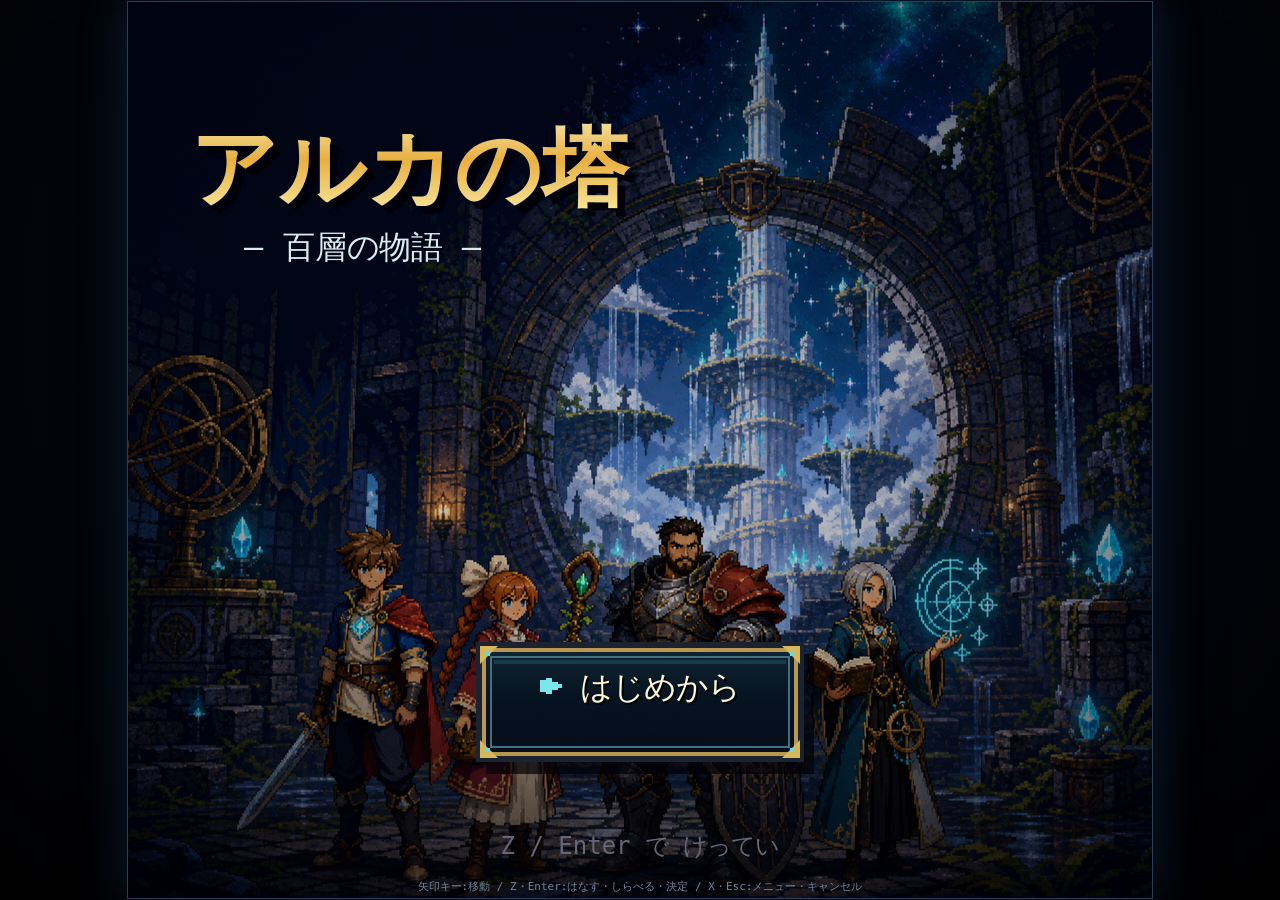
==== index.html @ ab43f245 "Improve walking animation and bring towns to life" ====
<!DOCTYPE html>
<html lang="ja">
<head>
<meta charset="UTF-8">
<meta name="viewport" content="width=device-width, initial-scale=1.0, user-scalable=no, viewport-fit=cover">
<title>アルカの塔 〜百層の物語〜</title>
<link rel="preload" as="image" href="assets/title-keyart-v3.png">
<link rel="preload" as="image" href="assets/v5/hero-field-v5.webp">
<style>
  * { margin: 0; padding: 0; box-sizing: border-box; }
  html, body {
    width: 100%; height: 100%;
    background: #000;
    overflow: hidden;
    touch-action: none;
    overscroll-behavior: none;
    -webkit-user-select: none; user-select: none;
  }
  #wrap {
    width: 100%; height: 100%;
    display: flex; align-items: center; justify-content: center;
    background: radial-gradient(circle at 50% 35%, #101c35 0, #050711 52%, #000 100%);
  }
  canvas {
    image-rendering: auto;
    background: #000;
    box-shadow: 0 0 0 1px #2d3b57, 0 0 46px rgba(44,94,151,.32), 0 18px 54px #000;
  }
  #hint {
    position: fixed; bottom: 6px; left: 0; right: 0;
    text-align: center;
    color: #74849b; font-family: monospace; font-size: 11px;
    pointer-events: none;
  }
  #touch-controls {
    display: none;
    position: fixed; z-index: 20; inset: 0;
    pointer-events: none;
  }
  .touch-ui #touch-controls { display: block; }
  .touch-ui #hint { display: none; }
  #move-zone {
    position: absolute; z-index: 1; inset: 0 42% 0 0;
    pointer-events: auto; touch-action: none;
  }
  #move-zone::after {
    content: "左側の好きな位置をタッチして移動";
    position: absolute; left: max(14px, env(safe-area-inset-left));
    bottom: max(10px, calc(env(safe-area-inset-bottom) + 4px));
    color: rgba(220,230,239,.42); font: 600 10px/1 sans-serif;
    text-shadow: 0 1px 3px #000; white-space: nowrap;
    transition: opacity .25s ease;
  }
  #move-zone.was-used::after { opacity: 0; }
  #floating-stick {
    display: none; position: absolute; width: 116px; height: 116px;
    margin: -58px 0 0 -58px; border-radius: 50%;
    border: 2px solid rgba(222,190,111,.72);
    background: radial-gradient(circle, rgba(57,105,123,.20) 0 36%, rgba(7,20,35,.58) 38% 100%);
    box-shadow: inset 0 0 0 3px rgba(74,135,151,.35), 0 8px 22px rgba(0,0,0,.65);
    backdrop-filter: blur(5px); -webkit-backdrop-filter: blur(5px);
    pointer-events: none;
  }
  #floating-stick.is-visible { display: block; }
  #stick-knob {
    position: absolute; left: 50%; top: 50%; width: 48px; height: 48px;
    margin: -24px 0 0 -24px; border-radius: 50%;
    border: 2px solid rgba(245,221,157,.92); background: rgba(34,92,112,.88);
    box-shadow: inset 0 0 0 2px rgba(147,208,215,.38), 0 3px 9px rgba(0,0,0,.65);
    will-change: transform;
  }
  .touch-actions {
    position: absolute;
    right: max(14px, env(safe-area-inset-right));
    bottom: max(28px, calc(env(safe-area-inset-bottom) + 20px));
    display: flex; align-items: flex-end; gap: 10px;
    pointer-events: auto; opacity: .48;
    filter: drop-shadow(0 8px 15px rgba(0,0,0,.65));
    transition: opacity .12s ease, filter .12s ease;
  }
  .touch-actions.is-active { opacity: .96; filter: drop-shadow(0 6px 12px rgba(0,0,0,.8)); }
  .touch-button {
    width: 54px; height: 54px; border-radius: 50%;
    border: 2px solid rgba(222,190,111,.9); color: #fff; background: rgba(9,25,42,.76);
    box-shadow: inset 0 0 0 2px rgba(79,139,156,.82), 0 3px 10px rgba(0,0,0,.55);
    font: 700 18px/1 sans-serif; -webkit-tap-highlight-color: transparent;
    touch-action: none; backdrop-filter: blur(5px); -webkit-backdrop-filter: blur(5px);
  }
  .touch-button:active, .touch-button.is-held { background: rgba(46,116,137,.96); transform: translateY(2px) scale(.97); }
  .touch-button.ok { width: 70px; height: 70px; background: rgba(92,37,47,.82); }
  .touch-button.cancel { font-size: 13px; }
  @media (orientation: landscape) and (max-height: 600px) {
    .touch-ui .touch-actions { right: max(10px, env(safe-area-inset-right)); bottom: max(14px, env(safe-area-inset-bottom)); opacity: .42; }
    .touch-ui .touch-actions.is-active { opacity: .94; }
    .touch-ui .touch-button { width: 48px; height: 48px; }
    .touch-ui .touch-button.ok { width: 62px; height: 62px; }
  }
</style>
</head>
<body>
<div id="wrap"><canvas id="screen" width="1024" height="896"></canvas></div>
<div id="hint">矢印キー:移動 / Z・Enter:はなす・しらべる・決定 / X・Esc:メニュー・キャンセル</div>
<div id="touch-controls" aria-label="ゲーム操作">
  <div id="move-zone" aria-label="好きな位置から移動">
    <div id="floating-stick" aria-hidden="true"><div id="stick-knob"></div></div>
  </div>
  <div class="touch-actions">
    <button class="touch-button cancel" data-key="cancel" aria-label="戻る・メニュー">戻る<br>メニュー</button>
    <button class="touch-button ok" data-key="ok" aria-label="決定・話す">決定</button>
  </div>
</div>
<script src="js/audio.js?v=2"></script>
<script src="js/art-v3.js?v=7"></script>
<script src="js/chars-v3.js?v=6"></script>
<script src="js/data.js?v=7"></script>
<script src="js/maps.js?v=14"></script>
<script src="js/battle.js?v=19"></script>
<script src="js/game.js?v=42"></script>
</body>
</html>
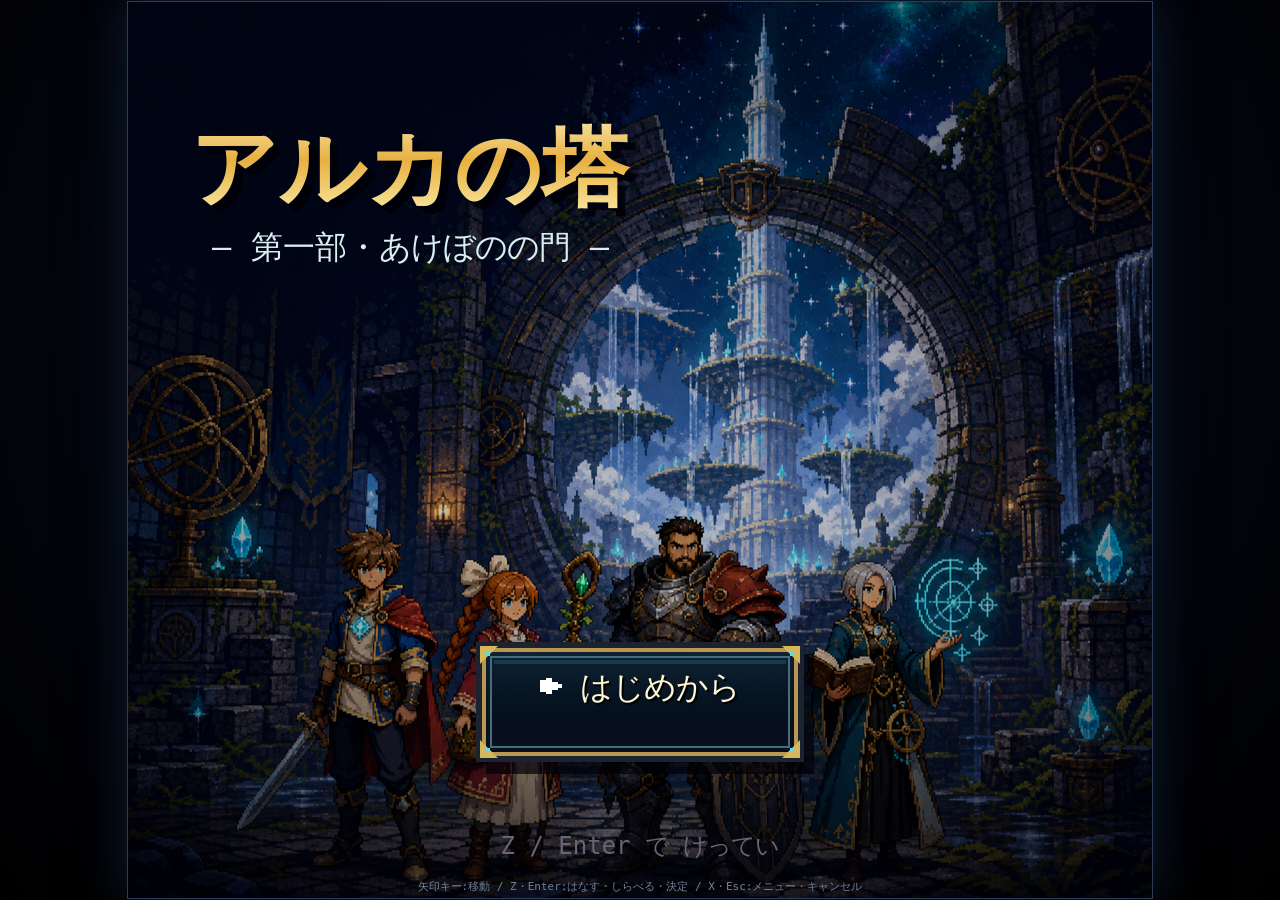
==== commit 3dbcd6b7: "Polish the first 40 floors for public release" ====
--- a/index.html
+++ b/index.html
@@ -3,7 +3,7 @@
 <head>
 <meta charset="UTF-8">
 <meta name="viewport" content="width=device-width, initial-scale=1.0, user-scalable=no, viewport-fit=cover">
-<title>アルカの塔 〜百層の物語〜</title>
+<title>アルカの塔 第一部 〜あけぼのの門〜</title>
 <link rel="preload" as="image" href="assets/title-keyart-v3.png">
 <link rel="preload" as="image" href="assets/v5/hero-field-v5.webp">
 <style>
@@ -112,9 +112,9 @@
 <script src="js/audio.js?v=2"></script>
 <script src="js/art-v3.js?v=7"></script>
 <script src="js/chars-v3.js?v=6"></script>
-<script src="js/data.js?v=7"></script>
-<script src="js/maps.js?v=14"></script>
-<script src="js/battle.js?v=19"></script>
-<script src="js/game.js?v=42"></script>
+<script src="js/data.js?v=9"></script>
+<script src="js/maps.js?v=16"></script>
+<script src="js/battle.js?v=21"></script>
+<script src="js/game.js?v=47"></script>
 </body>
 </html>
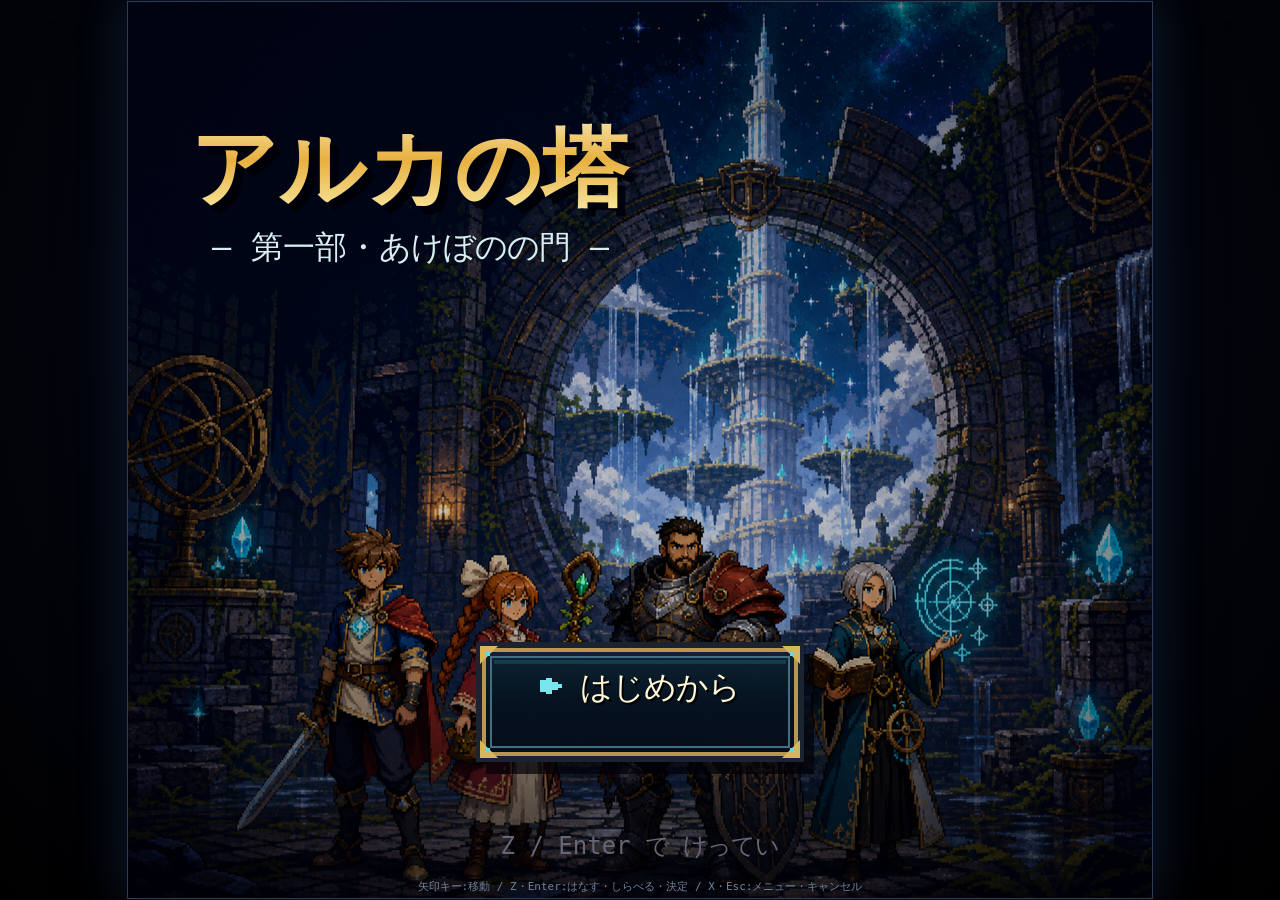
==== commit 4e3e03c5: "Polish battles, movement, and floor stories" ====
--- a/index.html
+++ b/index.html
@@ -113,8 +113,8 @@
 <script src="js/art-v3.js?v=7"></script>
 <script src="js/chars-v3.js?v=6"></script>
 <script src="js/data.js?v=9"></script>
-<script src="js/maps.js?v=16"></script>
-<script src="js/battle.js?v=21"></script>
-<script src="js/game.js?v=47"></script>
+<script src="js/maps.js?v=17"></script>
+<script src="js/battle.js?v=24"></script>
+<script src="js/game.js?v=51"></script>
 </body>
 </html>
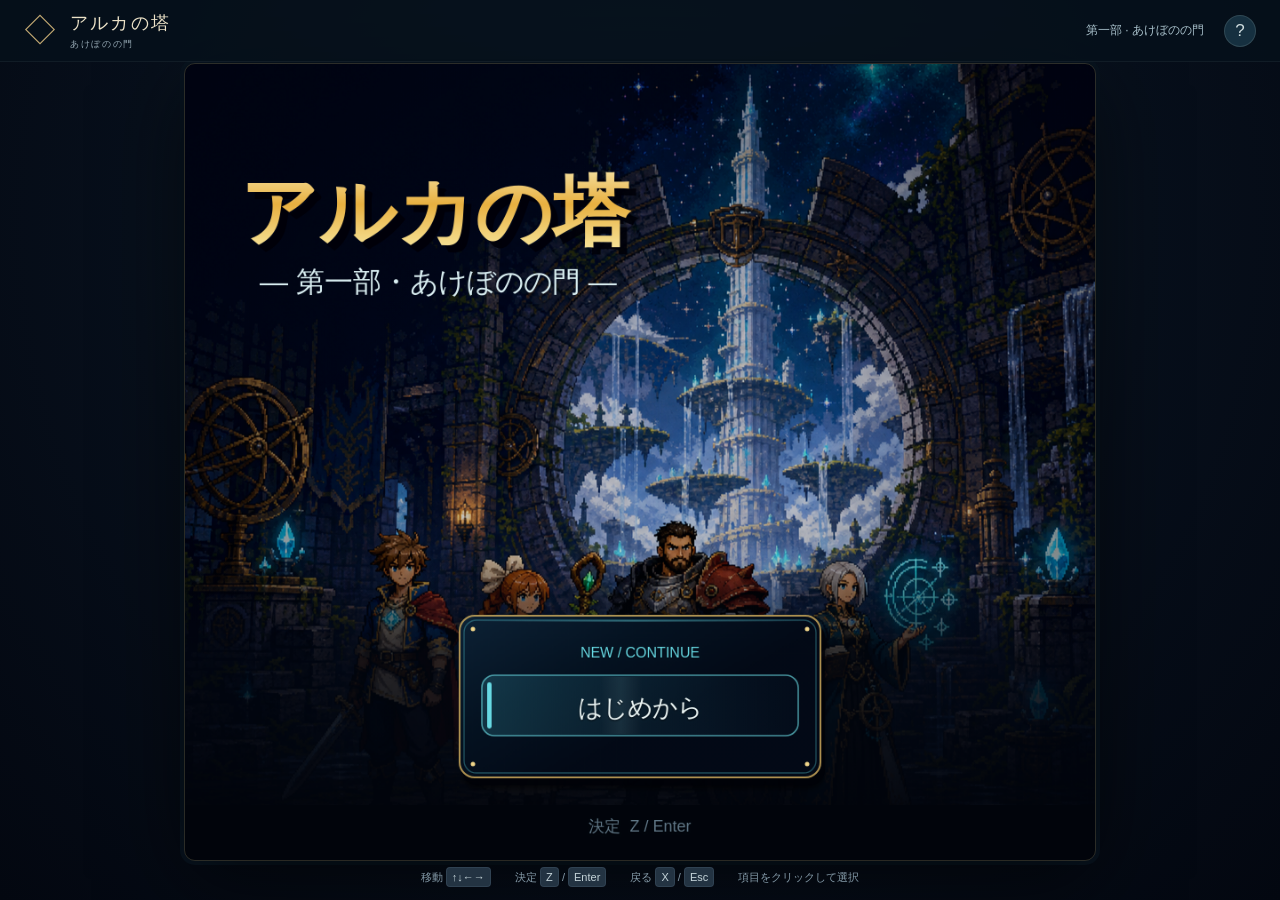
==== commit c97b1f08: "Polish continuous party motion and unified game interface" ====
--- a/index.html
+++ b/index.html
@@ -96,10 +96,13 @@
     .touch-ui .touch-button.ok { width: 62px; height: 62px; }
   }
 </style>
+<link rel="stylesheet" href="css/presentation-v7.css?v=1">
 </head>
 <body>
+<header id="game-header"><div class="game-brand"><span class="tower-mark" aria-hidden="true">◇</span><span>アルカの塔<small>あけぼのの門</small></span></div><span id="scene-label">第一部 · あけぼのの門</span><button id="help-button" aria-label="操作ガイドと表示設定">?</button></header>
 <div id="wrap"><canvas id="screen" width="1024" height="896"></canvas></div>
-<div id="hint">矢印キー:移動 / Z・Enter:はなす・しらべる・決定 / X・Esc:メニュー・キャンセル</div>
+<div id="hint"><span>移動 <kbd>↑↓←→</kbd></span><span>決定 <kbd>Z</kbd> / <kbd>Enter</kbd></span><span>戻る <kbd>X</kbd> / <kbd>Esc</kbd></span><span>項目をクリックして選択</span></div>
+<div id="mobile-guide"><span id="control-help">左側の好きな位置からスライドして移動</span><small id="mobile-note">指に追従するフローティング操作</small></div>
 <div id="touch-controls" aria-label="ゲーム操作">
   <div id="move-zone" aria-label="好きな位置から移動">
     <div id="floating-stick" aria-hidden="true"><div id="stick-knob"></div></div>
@@ -109,12 +112,15 @@
     <button class="touch-button ok" data-key="ok" aria-label="決定・話す">決定</button>
   </div>
 </div>
+<dialog id="help-panel" aria-labelledby="help-title"><button id="help-close" aria-label="ガイドを閉じる">×</button><span class="guide-eyebrow">ADVENTURE GUIDE</span><h1 id="help-title">冒険の操作</h1><p>移動は方向キー、または画面左側を好きな位置からスライド。指を離すと止まります。</p><p>メニューや戦闘では項目を直接タップして選択し、もう一度タップすると決定します。画面の上下スライド、方向キーの長押しでも選べます。</p><p>決定は <kbd>Z</kbd> / <kbd>Enter</kbd>、戻る・メニューは <kbd>X</kbd> / <kbd>Esc</kbd>。会話は画面をタップしても進められます。</p><label class="motion-option"><input type="checkbox" id="gentle-motion">画面の揺れや演出を控えめにする</label><small>歩行や移動の滑らかさは保ちます。</small></dialog>
 <script src="js/audio.js?v=2"></script>
 <script src="js/art-v3.js?v=7"></script>
 <script src="js/chars-v3.js?v=6"></script>
 <script src="js/data.js?v=9"></script>
 <script src="js/maps.js?v=17"></script>
-<script src="js/battle.js?v=24"></script>
-<script src="js/game.js?v=51"></script>
+<script src="js/battle.js?v=25"></script>
+<script src="js/game.js?v=52"></script>
+<script src="js/ui-v7.js?v=1"></script>
+<script src="js/controls-v7.js?v=1"></script>
 </body>
 </html>
--- a/css/presentation-v7.css
+++ b/css/presentation-v7.css
@@ -0,0 +1,17 @@
+:root{color-scheme:dark;--ink:#eef3ee;--muted:#96a9b5;--gold:#c6ac75;--stage-width:800px;--stage-height:700px}
+body{font-family:-apple-system,BlinkMacSystemFont,'Hiragino Kaku Gothic ProN','Yu Gothic',sans-serif;color:var(--ink)}
+#wrap{height:100dvh;padding:64px 20px 40px;background:radial-gradient(ellipse at 50% 25%,#142d3c 0,#070f1b 56%,#030710 100%)}
+canvas{border-radius:10px;outline:1px solid #9a845440;box-shadow:0 20px 85px #0009,0 0 0 5px #081420;touch-action:none}
+#game-header{position:fixed;z-index:25;left:0;top:0;width:100%;height:62px;display:flex;align-items:center;gap:20px;padding:10px 24px;border-bottom:1px solid #8094a318;background:#06101be0}
+.game-brand{display:flex;align-items:center;gap:12px;font-family:'Hiragino Mincho ProN',serif;letter-spacing:.12em;font-size:18px;color:#ece2c8;white-space:nowrap}.game-brand small{display:block;letter-spacing:.18em;font-size:9px;color:var(--muted);margin-top:3px}.tower-mark{font-size:32px;color:var(--gold)}
+#scene-label{font-size:12px;color:#a8c0cb;margin-left:auto;overflow:hidden;text-overflow:ellipsis;white-space:nowrap}
+#help-button{background:#163040;border:1px solid #a9bcb52d;color:#cfdddf;border-radius:50%;width:32px;height:32px;flex:none;cursor:pointer;font-size:17px}
+#hint{display:flex;justify-content:center;align-items:center;gap:24px;bottom:13px;font:11px sans-serif;color:#869caa}kbd{font:inherit;display:inline-block;color:#c5d4d9;background:#233342;min-width:19px;padding:3px 5px;border-radius:4px;border:1px solid #61788b38}
+#mobile-guide{display:none}.touch-ui #mobile-guide{display:block;position:fixed;bottom:126px;left:16px;right:16px;text-align:center;pointer-events:none;color:#c4d4da;font-size:12px}.touch-ui #mobile-guide small{display:block;color:#738b9b;font-size:10px;margin-top:8px}
+.touch-actions{opacity:.94;gap:16px;bottom:max(26px,calc(env(safe-area-inset-bottom) + 18px));filter:none}.touch-actions.is-active{filter:none}.touch-button{width:60px;height:60px;font-size:13px;letter-spacing:.04em;border:1px solid #a2bec052;background:#112b3ee8;box-shadow:inset 0 1px 0 #fff2,0 5px 22px #0004;backdrop-filter:none}.touch-button.ok{width:78px;height:78px;font-size:16px;background:linear-gradient(150deg,#34767e,#214652);border:1px solid #91c9c6a0}.touch-button.cancel{font-size:12px}.touch-button:active,.touch-button.is-held{background:#32616d;transform:scale(.95)}
+#move-zone::after{display:none}#floating-stick{width:112px;height:112px;margin:-56px 0 0 -56px;background:radial-gradient(circle,#42818818,#0b1e2b90);border:1px solid #a8c8bf80;backdrop-filter:none;box-shadow:inset 0 0 0 7px #24495d33}#stick-knob{background:linear-gradient(145deg,#72a5a9b8,#31576bb8);border:1px solid #c0dcd7b0;box-shadow:0 3px 12px #0005}
+.canvas-ui #move-zone{pointer-events:none}.canvas-ui canvas{cursor:pointer}
+.portrait-game #game-header{height:60px;padding:10px 16px;gap:10px}.portrait-game .game-brand{font-size:16px}.portrait-game .tower-mark{font-size:26px}.portrait-game #scene-label{font-size:10px;max-width:145px}.portrait-game #wrap{align-items:flex-start;padding:88px 8px 0}.portrait-game #mobile-guide{top:calc(108px + var(--stage-height));bottom:auto;font-size:11px}.portrait-game canvas{border-radius:8px}
+#help-panel{position:fixed;inset:0;margin:auto;width:min(440px,calc(100vw - 28px));max-height:calc(100dvh - 36px);overflow:auto;border:1px solid #b59a6070;border-radius:18px;padding:32px;background:linear-gradient(160deg,#193343,#071420);color:#dce7e8;box-shadow:0 28px 120px #000b;touch-action:pan-y;font-size:13px;line-height:1.85}#help-panel::backdrop{background:#020812bf;backdrop-filter:blur(5px)}#help-panel h1{font-family:serif;font-size:26px;font-weight:500;margin:6px 0 20px;color:#f0e3c5}#help-panel p{margin:0 0 16px;color:#b7cbd3}.guide-eyebrow{letter-spacing:.2em;font-size:9px;color:#86adae}#help-close{position:absolute;right:14px;top:12px;font-size:24px;color:#b7cbd3;border:0;background:none;padding:4px 10px;cursor:pointer}.motion-option{display:flex;gap:10px;align-items:center;border-top:1px solid #9ab8bb28;padding-top:18px;font-size:12px}.motion-option input{accent-color:#6aacb0;width:18px;height:18px}#help-panel>small{color:#819dab;font-size:10px}
+@media (orientation:landscape) and (max-height:600px){#game-header{height:30px;padding:0 14px;background:none;border:0;pointer-events:none}.game-brand{font-size:11px;gap:5px}.game-brand small,.tower-mark{display:none}#scene-label{font-size:9px;margin-right:35px}#help-button{width:24px;height:24px;font-size:13px;pointer-events:auto}#wrap{padding:11px 72px}.touch-ui #mobile-guide{display:none}.touch-ui .touch-actions{right:max(8px,env(safe-area-inset-right));bottom:max(14px,env(safe-area-inset-bottom));gap:10px;flex-direction:column-reverse;opacity:.92}.touch-ui .touch-button{width:48px;height:48px;font-size:10px}.touch-ui .touch-button.ok{width:56px;height:56px;font-size:12px}.canvas-ui #move-zone{pointer-events:none}}
+@media (prefers-reduced-motion:reduce){*{scroll-behavior:auto!important;transition:none!important}}
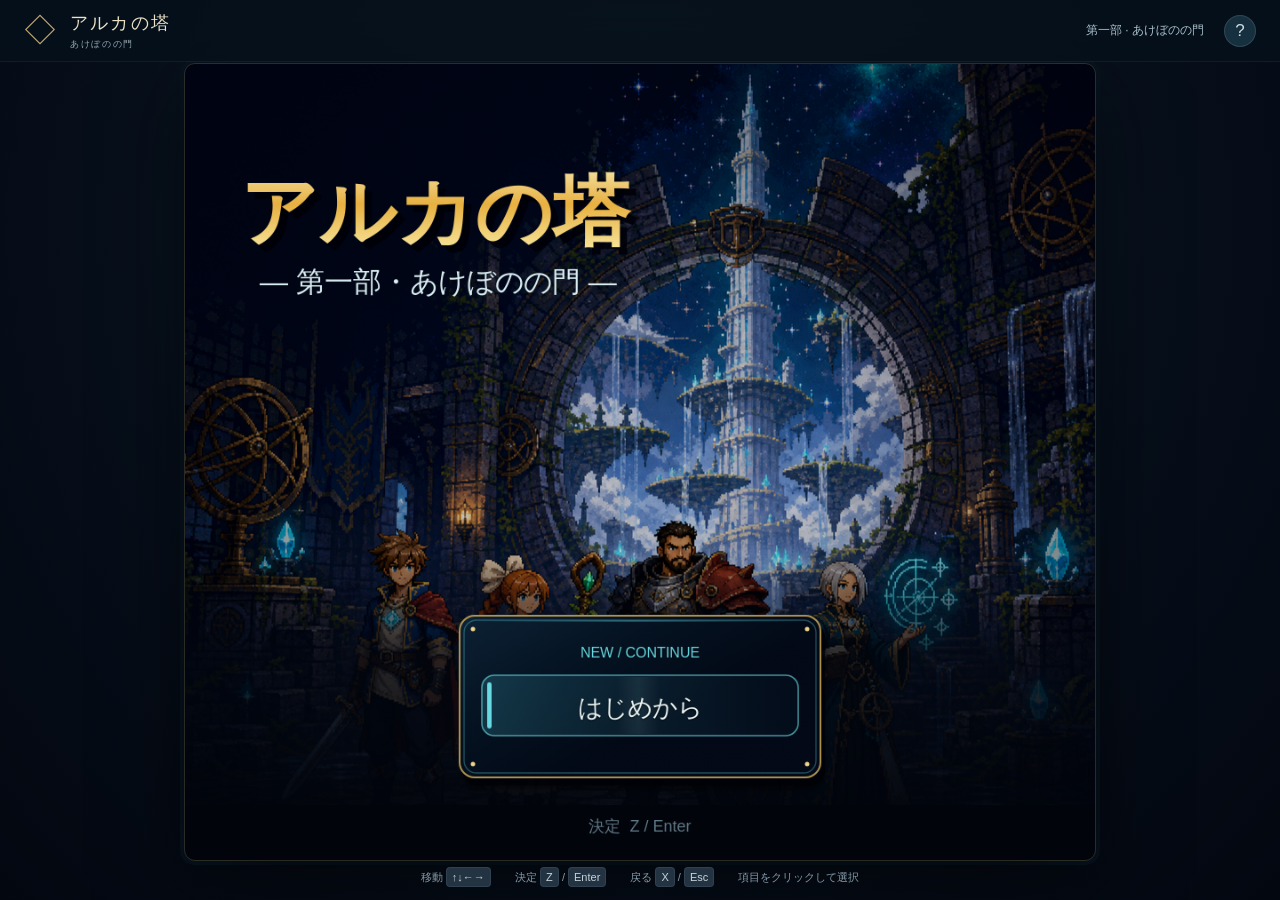
==== commit 9ac90a0c: "Loop 2: recover interrupted gestures and align touch layouts" ====
--- a/index.html
+++ b/index.html
@@ -96,7 +96,7 @@
     .touch-ui .touch-button.ok { width: 62px; height: 62px; }
   }
 </style>
-<link rel="stylesheet" href="css/presentation-v7.css?v=1">
+<link rel="stylesheet" href="css/presentation-v7.css?v=2">
 </head>
 <body>
 <header id="game-header"><div class="game-brand"><span class="tower-mark" aria-hidden="true">◇</span><span>アルカの塔<small>あけぼのの門</small></span></div><span id="scene-label">第一部 · あけぼのの門</span><button id="help-button" aria-label="操作ガイドと表示設定">?</button></header>
@@ -118,9 +118,9 @@
 <script src="js/chars-v3.js?v=6"></script>
 <script src="js/data.js?v=9"></script>
 <script src="js/maps.js?v=17"></script>
-<script src="js/battle.js?v=25"></script>
-<script src="js/game.js?v=52"></script>
-<script src="js/ui-v7.js?v=1"></script>
-<script src="js/controls-v7.js?v=1"></script>
+<script src="js/battle.js?v=26"></script>
+<script src="js/game.js?v=53"></script>
+<script src="js/ui-v7.js?v=2"></script>
+<script src="js/controls-v7.js?v=2"></script>
 </body>
 </html>
--- a/css/presentation-v7.css
+++ b/css/presentation-v7.css
@@ -13,5 +13,5 @@
 .canvas-ui #move-zone{pointer-events:none}.canvas-ui canvas{cursor:pointer}
 .portrait-game #game-header{height:60px;padding:10px 16px;gap:10px}.portrait-game .game-brand{font-size:16px}.portrait-game .tower-mark{font-size:26px}.portrait-game #scene-label{font-size:10px;max-width:145px}.portrait-game #wrap{align-items:flex-start;padding:88px 8px 0}.portrait-game #mobile-guide{top:calc(108px + var(--stage-height));bottom:auto;font-size:11px}.portrait-game canvas{border-radius:8px}
 #help-panel{position:fixed;inset:0;margin:auto;width:min(440px,calc(100vw - 28px));max-height:calc(100dvh - 36px);overflow:auto;border:1px solid #b59a6070;border-radius:18px;padding:32px;background:linear-gradient(160deg,#193343,#071420);color:#dce7e8;box-shadow:0 28px 120px #000b;touch-action:pan-y;font-size:13px;line-height:1.85}#help-panel::backdrop{background:#020812bf;backdrop-filter:blur(5px)}#help-panel h1{font-family:serif;font-size:26px;font-weight:500;margin:6px 0 20px;color:#f0e3c5}#help-panel p{margin:0 0 16px;color:#b7cbd3}.guide-eyebrow{letter-spacing:.2em;font-size:9px;color:#86adae}#help-close{position:absolute;right:14px;top:12px;font-size:24px;color:#b7cbd3;border:0;background:none;padding:4px 10px;cursor:pointer}.motion-option{display:flex;gap:10px;align-items:center;border-top:1px solid #9ab8bb28;padding-top:18px;font-size:12px}.motion-option input{accent-color:#6aacb0;width:18px;height:18px}#help-panel>small{color:#819dab;font-size:10px}
-@media (orientation:landscape) and (max-height:600px){#game-header{height:30px;padding:0 14px;background:none;border:0;pointer-events:none}.game-brand{font-size:11px;gap:5px}.game-brand small,.tower-mark{display:none}#scene-label{font-size:9px;margin-right:35px}#help-button{width:24px;height:24px;font-size:13px;pointer-events:auto}#wrap{padding:11px 72px}.touch-ui #mobile-guide{display:none}.touch-ui .touch-actions{right:max(8px,env(safe-area-inset-right));bottom:max(14px,env(safe-area-inset-bottom));gap:10px;flex-direction:column-reverse;opacity:.92}.touch-ui .touch-button{width:48px;height:48px;font-size:10px}.touch-ui .touch-button.ok{width:56px;height:56px;font-size:12px}.canvas-ui #move-zone{pointer-events:none}}
+.landscape-game #game-header{height:30px;padding:0 14px;background:none;border:0;pointer-events:none}.landscape-game .game-brand{font-size:11px;gap:5px}.landscape-game .game-brand small,.landscape-game .tower-mark,.landscape-game #scene-label{display:none}.landscape-game #help-button{width:24px;height:24px;font-size:13px;pointer-events:auto;margin-left:auto}.landscape-game #wrap{padding:11px 72px}.landscape-game #mobile-guide{display:none}.landscape-game .touch-actions{right:max(8px,env(safe-area-inset-right));bottom:max(14px,env(safe-area-inset-bottom));gap:10px;flex-direction:column-reverse;opacity:.92}.landscape-game .touch-button{width:48px;height:48px;font-size:10px}.landscape-game .touch-button.ok{width:56px;height:56px;font-size:12px}
 @media (prefers-reduced-motion:reduce){*{scroll-behavior:auto!important;transition:none!important}}
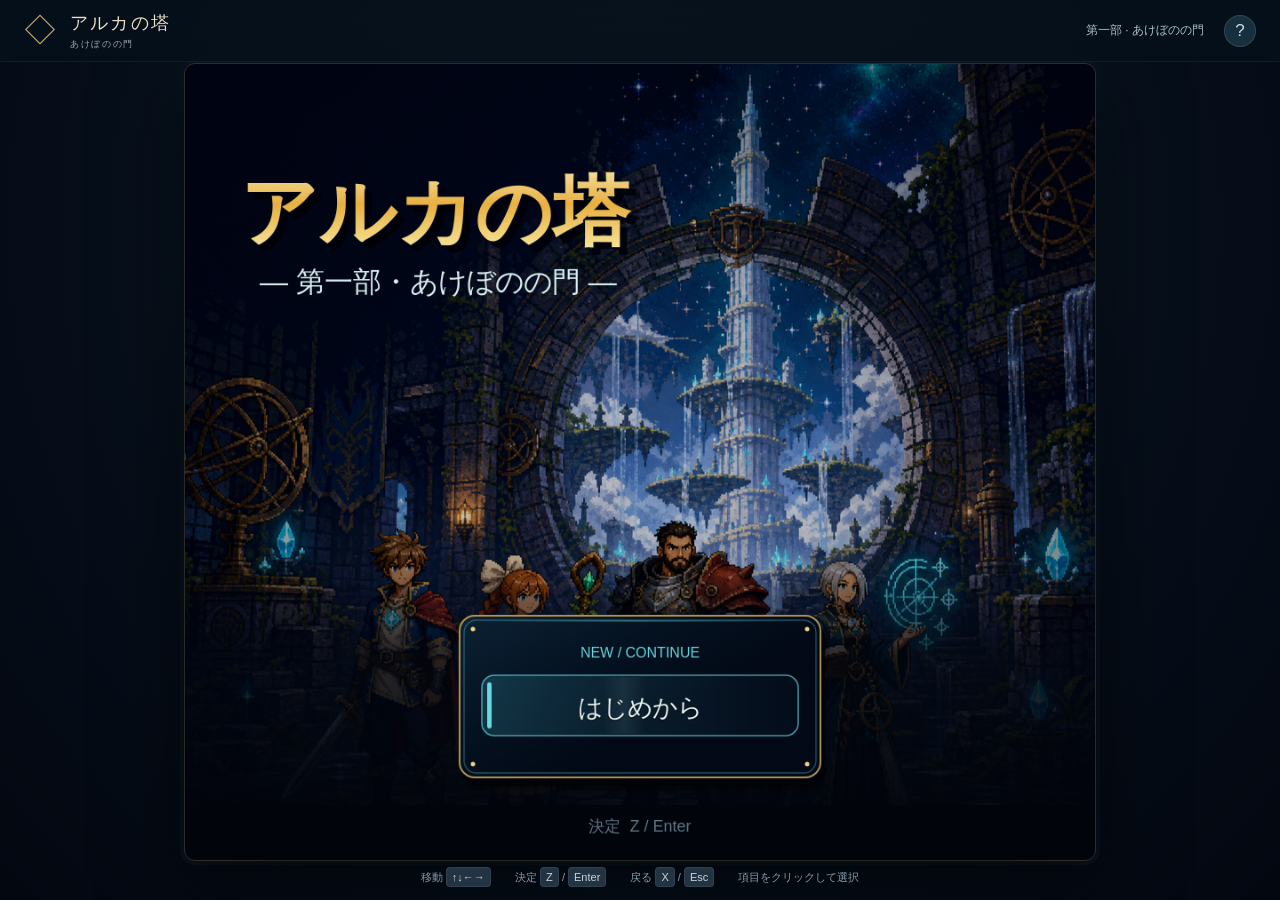
==== commit 4ebf6675: "Loop 3: keep tapped list rows stable and bound member labels" ====
--- a/index.html
+++ b/index.html
@@ -119,7 +119,7 @@
 <script src="js/data.js?v=9"></script>
 <script src="js/maps.js?v=17"></script>
 <script src="js/battle.js?v=26"></script>
-<script src="js/game.js?v=53"></script>
+<script src="js/game.js?v=55"></script>
 <script src="js/ui-v7.js?v=2"></script>
 <script src="js/controls-v7.js?v=2"></script>
 </body>
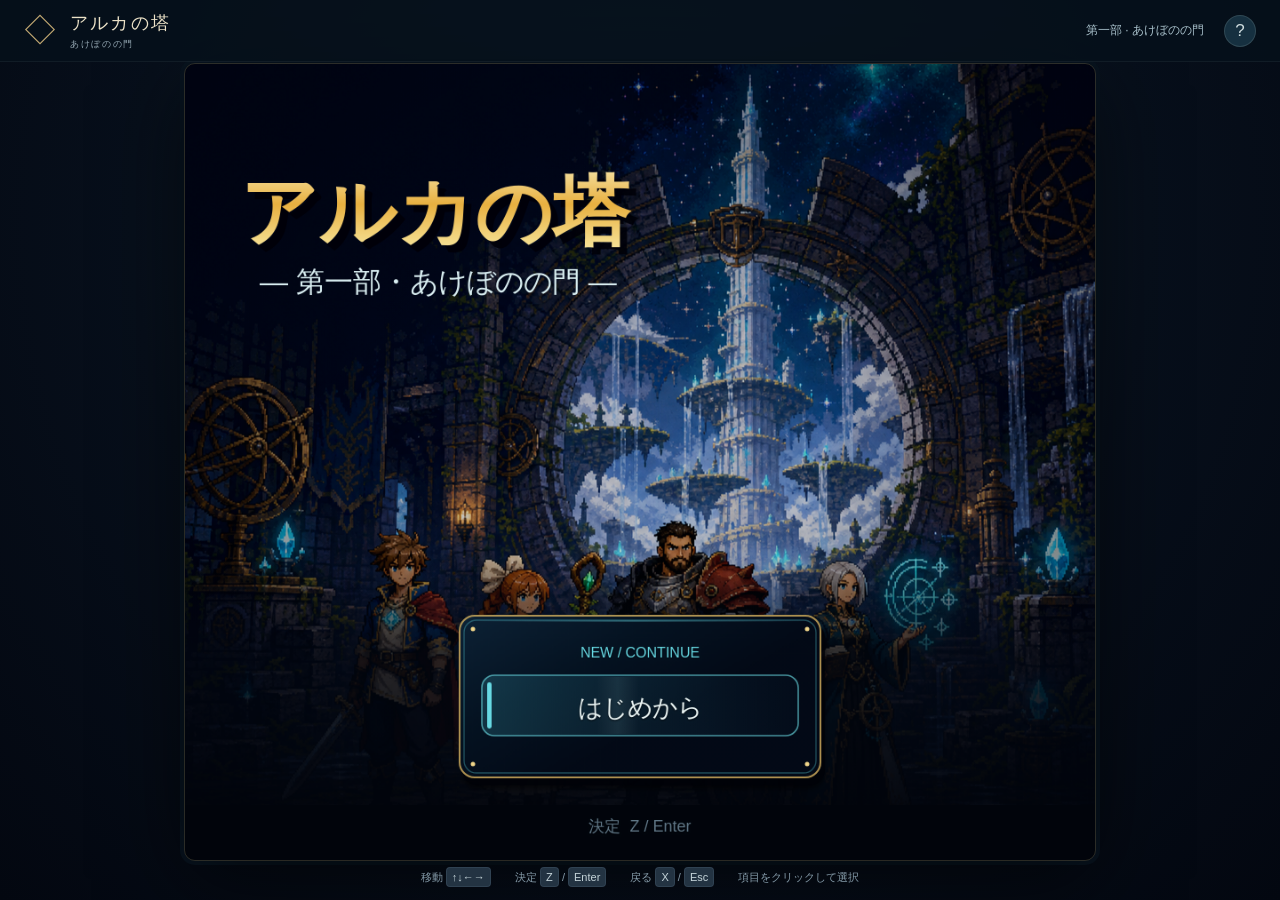
==== commit 80a13821: "Loop 5: cache text layouts, skip paused paints, and verify input handoff" ====
--- a/index.html
+++ b/index.html
@@ -118,9 +118,9 @@
 <script src="js/chars-v3.js?v=6"></script>
 <script src="js/data.js?v=9"></script>
 <script src="js/maps.js?v=17"></script>
-<script src="js/battle.js?v=26"></script>
+<script src="js/battle.js?v=27"></script>
 <script src="js/game.js?v=55"></script>
-<script src="js/ui-v7.js?v=2"></script>
-<script src="js/controls-v7.js?v=2"></script>
+<script src="js/ui-v7.js?v=3"></script>
+<script src="js/controls-v7.js?v=3"></script>
 </body>
 </html>
